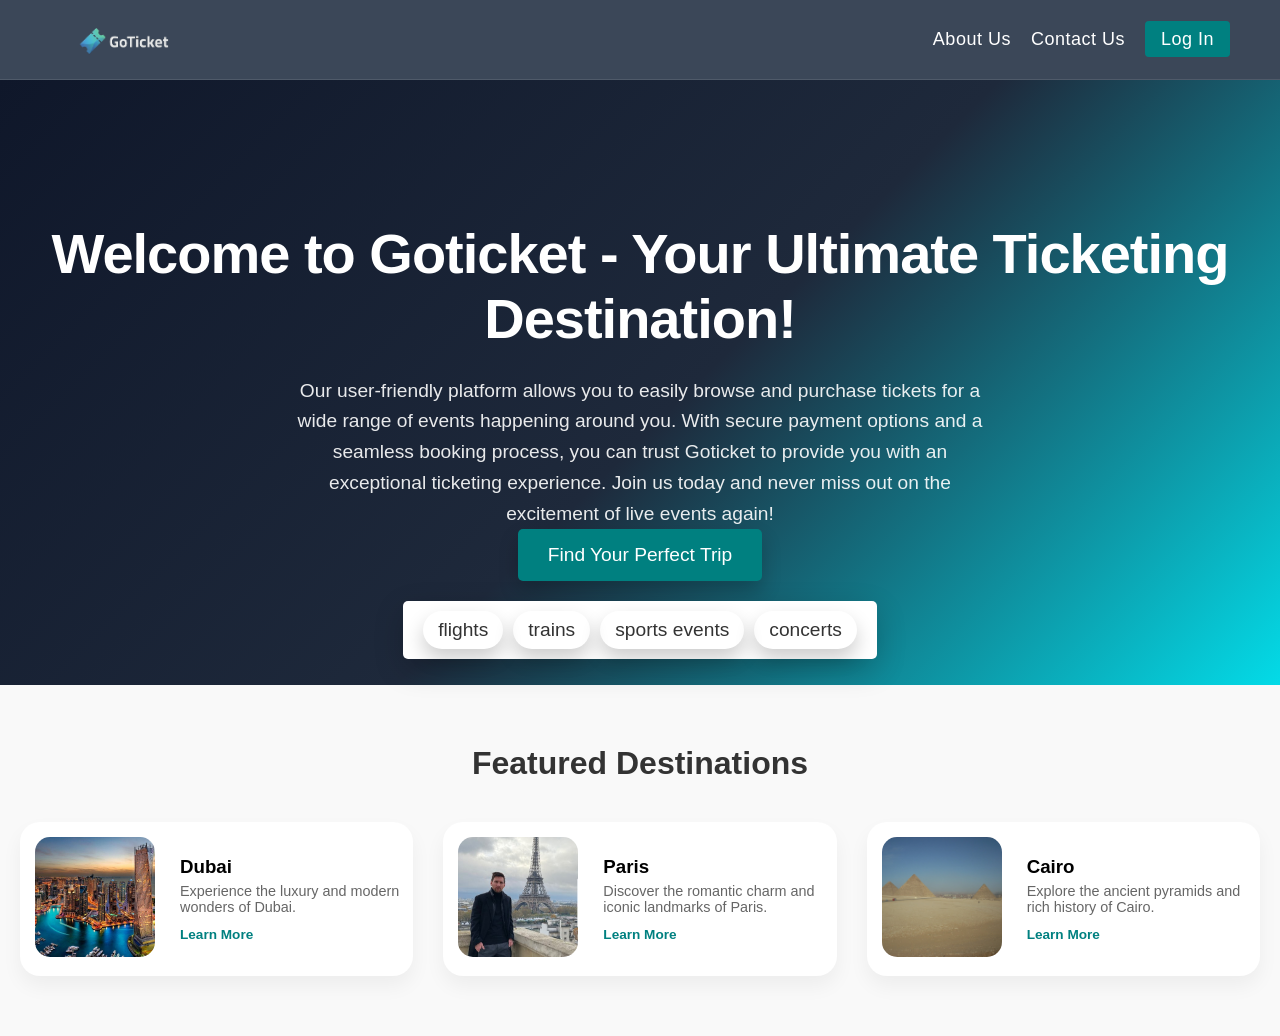
==== Home-page/index.html @ 4b312795 "home-page صفحة  Home_Page 1.navigatin part with icon 2. Hero-Section 3. cards for example" ====
<!DOCTYPE html>
<html lang="en">

<head>
    <meta charset="UTF-8">
    <meta name="viewport" content="width=device-width, initial-scale=1.0">
    <link rel="stylesheet" href="style.css">
    <title>Goticket</title>
</head>

<body>
    <!-- it is for the navigation bar -->
    <nav class="wrapper">
        <div class="logo">
            <a href="index.html"><img src="logo.png" alt="Goticket Logo"></a>
        </div>

        <ul>
            
            <li><a href="#">About Us</a></li>
            <li><a href="#">Contact Us</a></li>
            <li id="signup"><a href="../index.html" target="_blank">Log In</a>
            </li>
        </ul>

    </nav>
    <div class="hero-section">
        <div class="hero-nav">
            <h1>
                Welcome to Goticket - Your Ultimate Ticketing Destination!
            </h1>
            <p>
                Our user-friendly platform allows you to easily browse and purchase tickets for a wide range of events
                happening around you. With secure payment options and a seamless booking process, you can trust Goticket
                to
                provide you with an exceptional ticketing experience. Join us today and never miss out on the excitement
                of
                live events again!
            </p>
            <button type="button">Find Your Perfect Trip</button>
        </div>

       <div class="category-nav">
            <button type="button">flights</button>
            <button type="button">trains</button>
            <button type="button">sports events</button>
            <button type="button">concerts</button>
        </div>


    </div>
     
    <div class="destinations">
        <h2 class="section-title">Featured Destinations</h2>
        <div class="destinations-grid">
            <div class="destination-card">
                <div class="card-image">
                    <img src="dubai.jpg" alt="Dubai">
                </div>
                <div class="card-info">
                    <h3>Dubai</h3>
                    <p>Experience the luxury and modern wonders of Dubai.</p>
                    <a href="#" class="learn-more">Learn More</a>
                    
                </div>

            </div>
            <div class="destination-card">
                <div class="card-image">
                    <img src="paris.jpg" alt="Paris">   
                </div>
                <div class="card-info">
                    <h3>Paris</h3>
                    <p>Discover the romantic charm and iconic landmarks of Paris.</p>
                    <a href="#" class="learn-more">Learn More</a>
                </div>
            </div>    
            <div class="destination-card">
                <div class="card-image">
                    <img src="cairo.jpg" alt="Cairo">    
                </div>
                <div class="card-info">
                    <h3>Cairo</h3>
                    <p>Explore the ancient pyramids and rich history of Cairo.</p>
                    <a href="#" class="learn-more">Learn More</a>
                </div>
            </div>
        </div>
    </div>







</body>

</html>
---- Home-page/style.css ----
*{
    margin: 0;
    padding: 0;
    box-sizing: border-box;
}
body{
    font-family: Arial, Helvetica, sans-serif;
}
.wrapper{
    display: flex;
    padding: 15px 50px;
    margin: 0 auto;
    height: 80px;
    letter-spacing: 0.5px;
    font-weight: 500;
    justify-content: space-between;
    align-items: center;
    background-color: rgba(10, 25, 47, 0.8);
    backdrop-filter: blur(10px);
    -webkit-backdrop-filter: blur(75%);
    border-bottom: 1px solid rgba(255,255,255,0.1); 
}
.logo  img{
    width: auto;
    height:80px;
    color: white;
    font-size: 24px;
    font-weight: bold;
     vertical-align: middle;
   
}

.wrapper ul{
    list-style: none;
    display: flex;
}
.wrapper ul li{
    margin-left: 20px;
}
.wrapper ul li a{
    color: white;
    text-decoration: none;
    font-size: 18px;
}
.wrapper ul li a:hover{
    color: #00f2fe;
}
#signup a{
    padding: 8px 16px;
    background-color:teal;
    color: white;
    border-radius: 4px; 
    transition: background-color 0.3s ease;
}
#signup a:hover{
    background-color: rgb(0, 238, 255);
    color: white;
    border-radius: 4px; 
    opacity: 0.8;
}
.hero-section {
    background: linear-gradient(135deg, #0f172a 0%, #1e293b 50%, #00f2fe 100%);
    min-height: 80vh;
    padding-bottom: 100px;
    display: flex;
    flex-direction: column; 
    justify-content: center; 
    align-items: center;
    text-align: center;
    color: white; 
    padding: 40px 20px;
}
.hero-section h1 {
    font-size: 3.5em; 
    font-weight: 800;
    margin-bottom: 25px;
    letter-spacing: -1px;   
}
.hero-section p {
   font-size: 1.2em;
    max-width: 700px; 
    margin-left: auto;
    margin-right: auto;
    line-height: 1.6; 
    opacity: 0.9; 
}
.hero-section button {
    padding: 15px 30px;
    font-size: 1.2em;
    color: white;
    background-color: teal;
    border: none;
    border-radius: 5px;
    box-shadow: 0 10px 20px rgba(0, 0, 0, 0.2);
    cursor: pointer;
    transition: background-color 0.3s ease;
}
.hero-section button:hover {
    background-color: rgb(0, 238, 255);
    opacity: 0.8;
}
.category-nav {

    display: inline-flex; 
    background-color: white; 
    padding: 10px 20px;
    border-radius: 5px; 
    gap: 10px;
    box-shadow: 0 10px 30px rgba(0,0,0,0.2); 
    margin-top: 20px;
}
.category-nav button {
background: transparent; 
    color: #333; 
    padding: 8px 15px;
    font-weight: 500;
    border-radius: 30px;
    transition: 0.3s ease;
}
.category-nav button:hover {
   background-color: #f0f0f0; 
    color: teal;
}
.destinations {
    padding: 60px 20px;
    background-color: #f9f9f9; 
   
}

.section-title {
    font-size: 2em;
    margin-bottom: 40px;
    color: #333;
}

.destinations{
    display: flex;
    flex-direction: column;
    align-items: center;
    margin-top: -115px;
}
.destinations-grid {
    display: grid;
    grid-template-columns: repeat(3, 1fr); 
    gap: 30px; 

}

.destination-card {
    background: white;
    border-radius: 20px;
    overflow: hidden;
    box-shadow: 0 10px 20px rgba(0,0,0,0.05); 
    display: flex;
    flex-direction: row; 
    align-items: center;
    transition: 0.3s;
}

.destination-card:hover {
    transform: translateY(-5px); 
    box-shadow: 0 15px 30px rgba(0,0,0,0.1);
}

.card-image img {
    width: 120px; 
    height: 120px;
    object-fit: cover;
    border-radius: 15px;
    margin: 15px;
}

.card-info {
    padding: 10px;
}

.card-info h3 {
    margin-bottom: 5px;
    color: #000;
}

.card-info p {
    font-size: 0.9em;
    color: #666;
    margin-bottom: 10px;
}

.learn-more {
    color: teal;
    text-decoration: none;
    font-weight: bold;
    font-size: 0.85em;
}
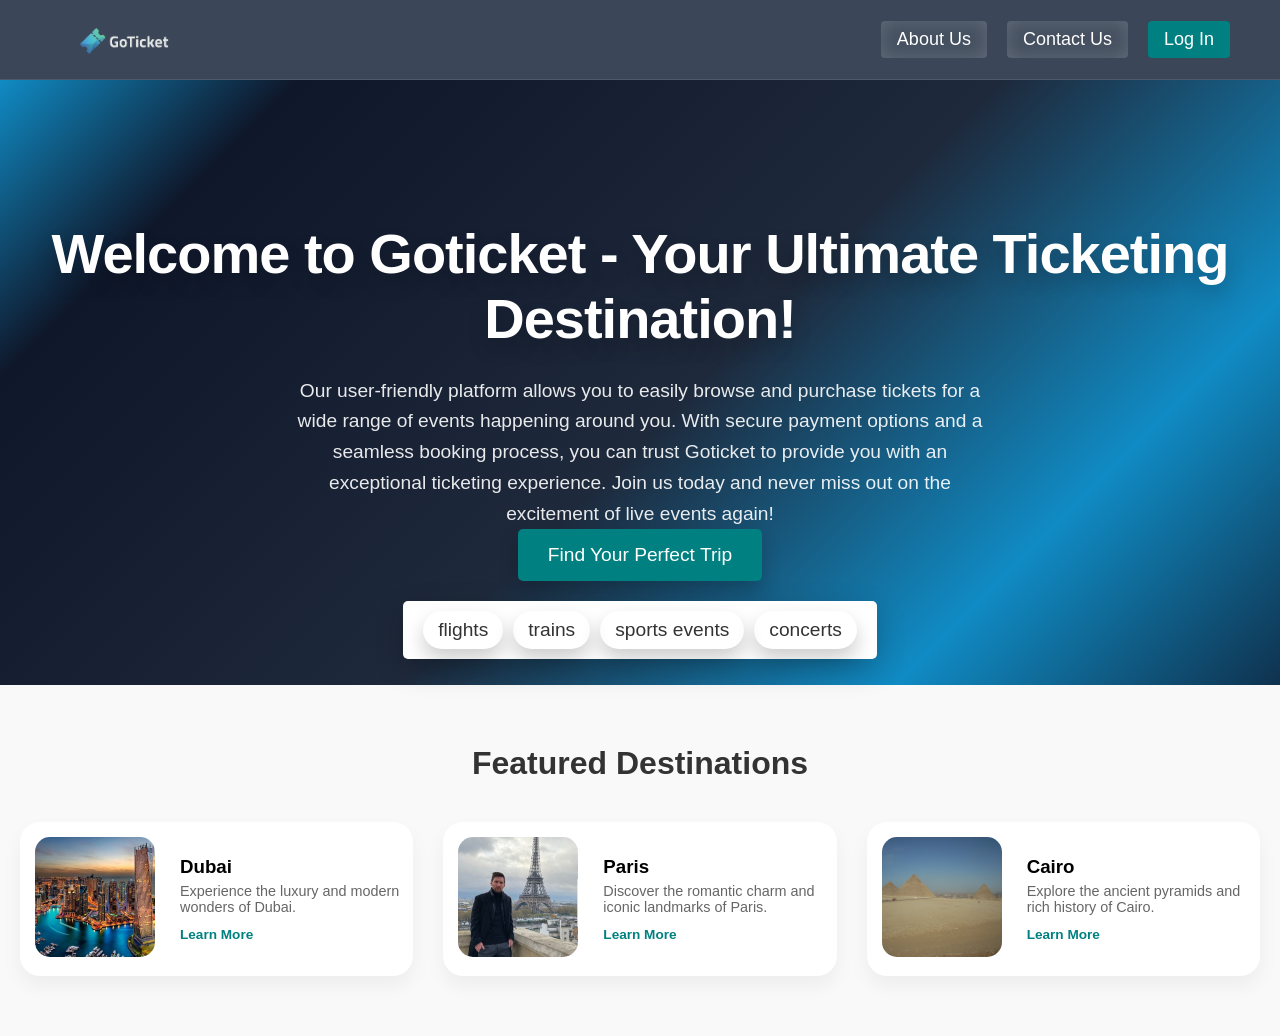
==== commit 805a9637: "cs_project عملتها عندي وعدلت كل حاجة  للروابط" ====
--- a/Home-page/index.html
+++ b/Home-page/index.html
@@ -17,10 +17,9 @@
 
         <ul>
             
-            <li><a href="#">About Us</a></li>
-            <li><a href="#">Contact Us</a></li>
-            <li id="signup"><a href="../index.html" target="_blank">Log In</a>
-            </li>
+            <li><button type="button"><a href="#">About Us</a></button></li>
+            <li><button type="button"><a href="#">Contact Us</a></button></li>
+            <li id="signup"><button type="button"> <a href="../index.html" target="_blank">Log In</a></button></li>
         </ul>
 
     </nav>
--- a/Home-page/style.css
+++ b/Home-page/style.css
@@ -27,9 +27,33 @@
     font-size: 24px;
     font-weight: bold;
      vertical-align: middle;
+     transition: 0.2s ease;
    
 }
-
+.logo img:hover {
+    transform: scale(1.05);
+    opacity: 0.8;
+}
+
+.wrapper button{
+    padding: 8px 16px;
+    background-color: rgba(255,255,255,0.2);
+    backdrop-filter: blur(10px);
+    -webkit-backdrop-filter: blur(75%);
+    color: white;
+    border-radius: 4px; 
+    transition:  0.3s ease;
+    border: none;
+}
+.wrapper button:hover{
+    background-color: rgba(255,255,255,0.4);
+    backdrop-filter: blur(10px);   
+    transform: translateY(-3px);
+    color: white;
+    border-radius: 4px; 
+    opacity: 0.8;
+    cursor: pointer;
+}
 .wrapper ul{
     list-style: none;
     display: flex;
@@ -41,25 +65,42 @@
     color: white;
     text-decoration: none;
     font-size: 18px;
+        transition:  0.3s ease;
 }
 .wrapper ul li a:hover{
-    color: #00f2fe;
-}
-#signup a{
+    color: #00f2fe;  
+}
+
+#signup button{
     padding: 8px 16px;
     background-color:teal;
     color: white;
     border-radius: 4px; 
-    transition: background-color 0.3s ease;
-}
-#signup a:hover{
-    background-color: rgb(0, 238, 255);
-    color: white;
-    border-radius: 4px; 
-    opacity: 0.8;
-}
+    transition:  0.3s ease;
+    border: none;
+}
+#signup button:hover{
+    background-color: rgba(0, 238, 255, 0.137);
+    transform: translateY(-3px);
+    color: white;
+    border-radius: 4px; 
+    opacity: 0.8;
+    cursor: pointer;
+}
+#signup a {
+    color: white;
+    text-decoration: none;
+    font-size: 18px;
+    transition:  0.3s ease;
+}
+#signup a:hover {
+    color: #ffffff;
+    transform: translateY(-3px);
+}
+
 .hero-section {
-    background: linear-gradient(135deg, #0f172a 0%, #1e293b 50%, #00f2fe 100%);
+    background: linear-gradient(135deg,  #108bc4 0% , #0f172a 15%, #1e293b 50%, #108bc4 75% , #0f172a 100%);
+    /* background: linear-gradient(135deg, #0f2a11 0%, #3b391e 50%, #fafe00 100%); */
     min-height: 80vh;
     padding-bottom: 100px;
     display: flex;
@@ -74,7 +115,8 @@
     font-size: 3.5em; 
     font-weight: 800;
     margin-bottom: 25px;
-    letter-spacing: -1px;   
+    letter-spacing: -1px;
+    text-shadow: rgba(0, 0, 0, 0.2) 0px 10px 20px;
 }
 .hero-section p {
    font-size: 1.2em;
@@ -93,11 +135,12 @@
     border-radius: 5px;
     box-shadow: 0 10px 20px rgba(0, 0, 0, 0.2);
     cursor: pointer;
-    transition: background-color 0.3s ease;
+    transition:  0.3s ease;
 }
 .hero-section button:hover {
     background-color: rgb(0, 238, 255);
     opacity: 0.8;
+    transform: translateY(-3px);
 }
 .category-nav {
 
@@ -120,6 +163,7 @@
 .category-nav button:hover {
    background-color: #f0f0f0; 
     color: teal;
+    transform: translateY(-3px);
 }
 .destinations {
     padding: 60px 20px;
@@ -160,6 +204,7 @@
 .destination-card:hover {
     transform: translateY(-5px); 
     box-shadow: 0 15px 30px rgba(0,0,0,0.1);
+    cursor: pointer;
 }
 
 .card-image img {
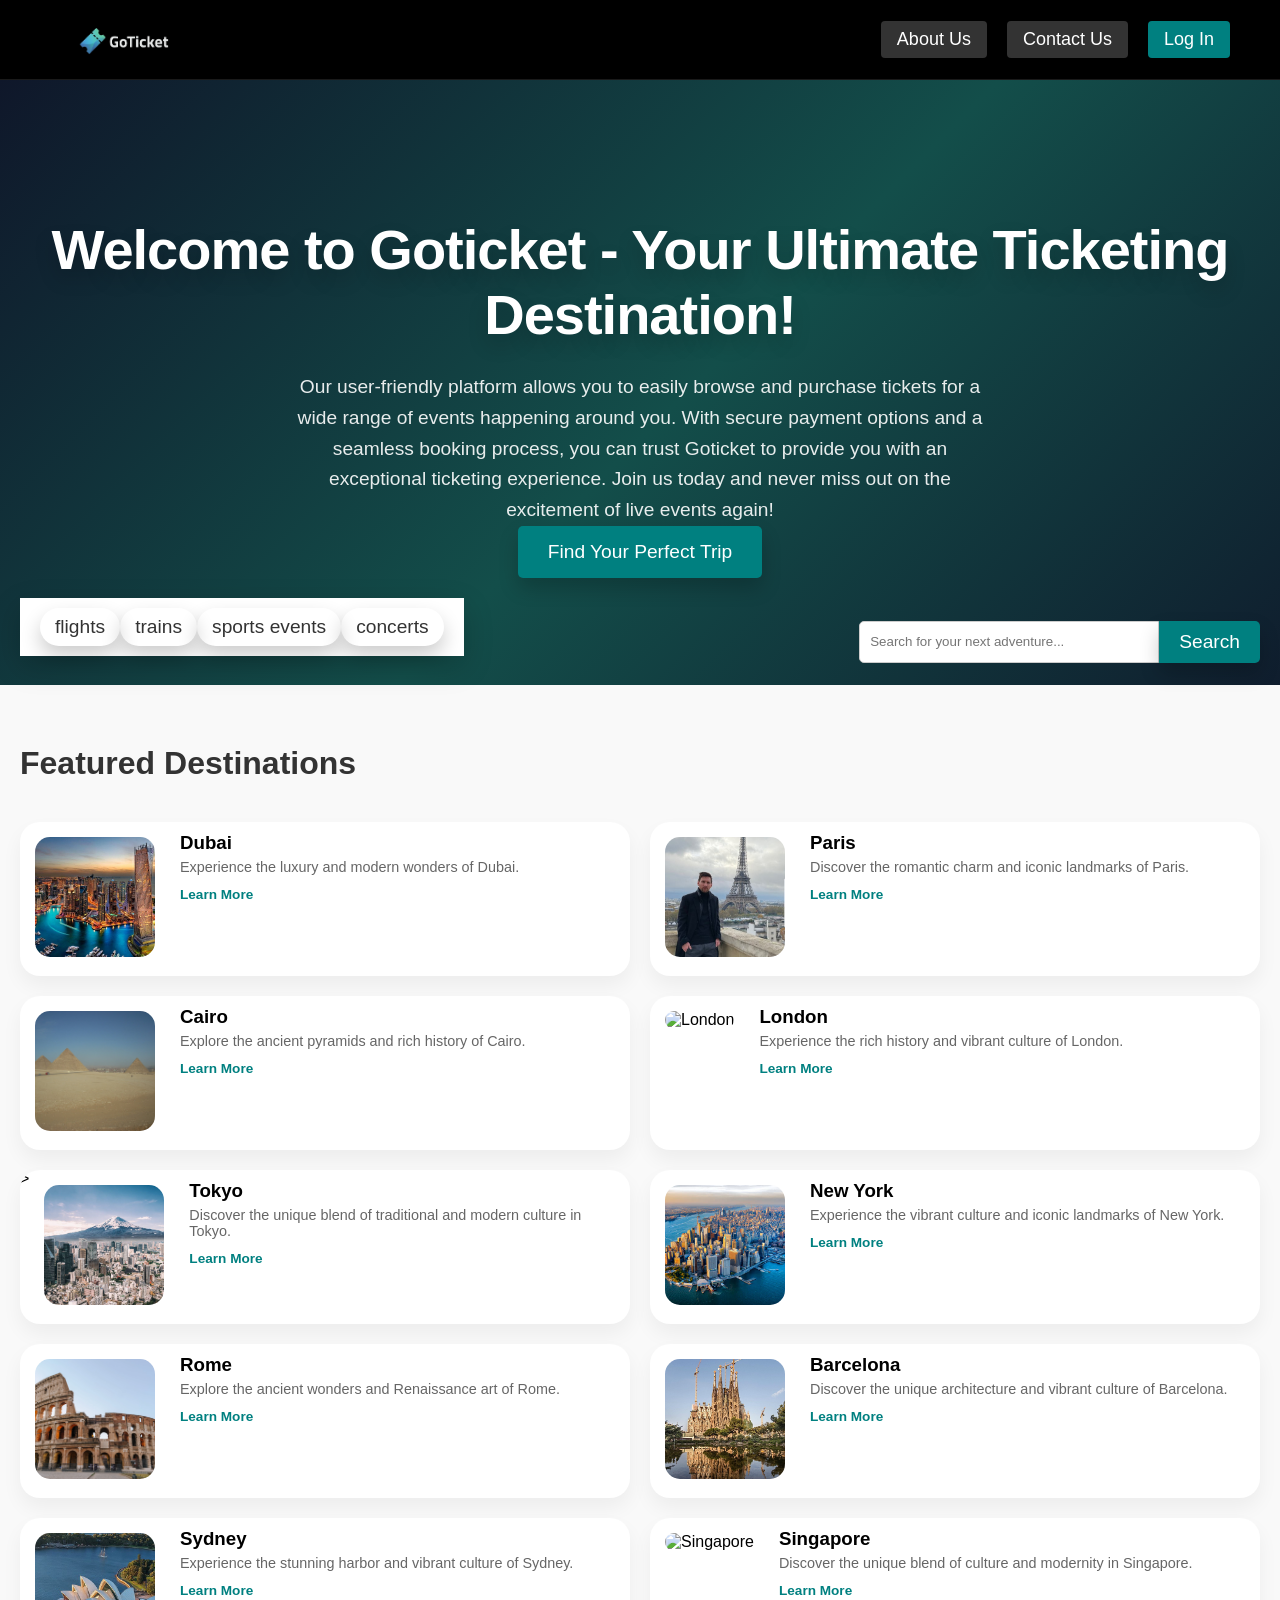
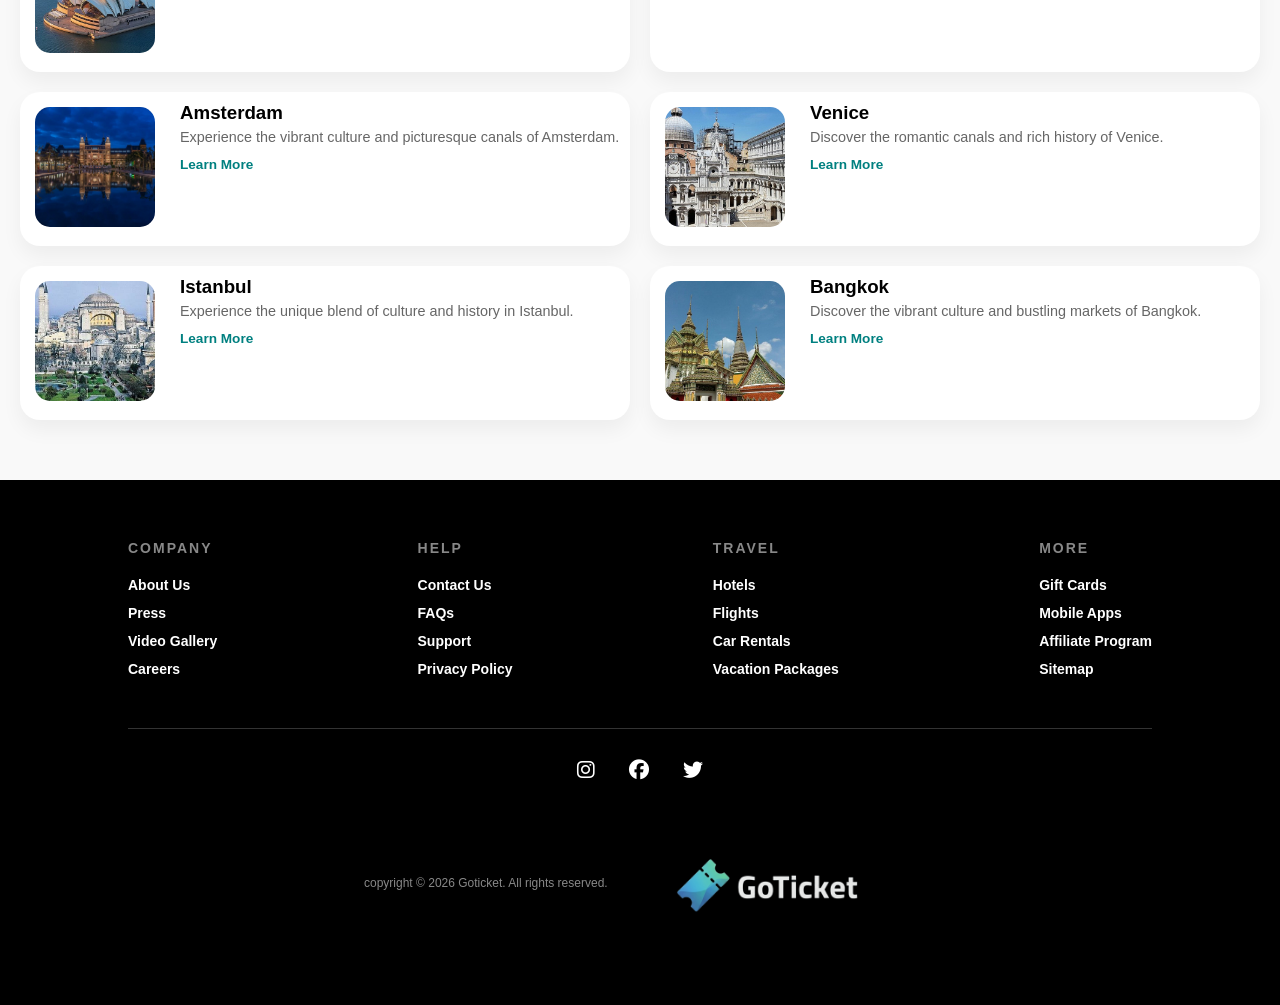
==== commit 820046ed: "fixed with more cards and footer I have changed the color & have made awesome footer  Ihope it will" ====
--- a/Home-page/index.html
+++ b/Home-page/index.html
@@ -5,6 +5,7 @@
     <meta charset="UTF-8">
     <meta name="viewport" content="width=device-width, initial-scale=1.0">
     <link rel="stylesheet" href="style.css">
+    <link rel="stylesheet" href="https://cdnjs.cloudflare.com/ajax/libs/font-awesome/6.5.1/css/all.min.css">
     <title>Goticket</title>
 </head>
 
@@ -16,7 +17,7 @@
         </div>
 
         <ul>
-            
+
             <li><button type="button"><a href="#">About Us</a></button></li>
             <li><button type="button"><a href="#">Contact Us</a></button></li>
             <li id="signup"><button type="button"> <a href="../index.html" target="_blank">Log In</a></button></li>
@@ -39,16 +40,21 @@
             <button type="button">Find Your Perfect Trip</button>
         </div>
 
-       <div class="category-nav">
+        <div class="category-nav">
             <button type="button">flights</button>
             <button type="button">trains</button>
             <button type="button">sports events</button>
             <button type="button">concerts</button>
         </div>
+        <div class="category-search">
+            <input type="search" placeholder="Search for your next adventure...">
+            <button type="button">Search</button>
+        </div>
 
 
     </div>
-     
+
+
     <div class="destinations">
         <h2 class="section-title">Featured Destinations</h2>
         <div class="destinations-grid">
@@ -60,23 +66,23 @@
                     <h3>Dubai</h3>
                     <p>Experience the luxury and modern wonders of Dubai.</p>
                     <a href="#" class="learn-more">Learn More</a>
-                    
-                </div>
-
-            </div>
-            <div class="destination-card">
-                <div class="card-image">
-                    <img src="paris.jpg" alt="Paris">   
+
+                </div>
+
+            </div>
+            <div class="destination-card">
+                <div class="card-image">
+                    <img src="paris.jpg" alt="Paris">
                 </div>
                 <div class="card-info">
                     <h3>Paris</h3>
                     <p>Discover the romantic charm and iconic landmarks of Paris.</p>
                     <a href="#" class="learn-more">Learn More</a>
                 </div>
-            </div>    
-            <div class="destination-card">
-                <div class="card-image">
-                    <img src="cairo.jpg" alt="Cairo">    
+            </div>
+            <div class="destination-card">
+                <div class="card-image">
+                    <img src="cairo.jpg" alt="Cairo">
                 </div>
                 <div class="card-info">
                     <h3>Cairo</h3>
@@ -84,10 +90,184 @@
                     <a href="#" class="learn-more">Learn More</a>
                 </div>
             </div>
+            <div class="destination-card">
+                <div class="card-image">
+                    <img src="london.jpg" alt="London">
+                </div>
+                <div class="card-info">
+                    <h3>London</h3>
+                    <p>Experience the rich history and vibrant culture of London.</p>
+                    <a href="#" class="learn-more">Learn More</a>
+                </div>
+            </div>
+            <div class="destination-card"> >
+                <div class="card-image">
+                    <img src="tokyo.jpg" alt="Tokyo">
+                </div>
+                <div class="card-info">
+                    <h3>Tokyo</h3>
+                    <p>Discover the unique blend of traditional and modern culture in Tokyo.</p>
+                    <a href="#" class="learn-more">Learn More</a>
+                </div>
+            </div>
+            <div class="destination-card">
+                <div class="card-image">
+                    <img src="new-york.jpg" alt="New York">
+                </div>
+                <div class="card-info">
+                    <h3>New York</h3>
+                    <p>Experience the vibrant culture and
+                        iconic landmarks of New York.
+                    </p>
+                    <a href="#" class="learn-more">Learn More</a>
+                </div>
+            </div>
+            <div class="destination-card">
+                <div class="card-image">
+                    <img src="Rome.jpg" alt="Rome">
+                </div>
+                <div class="card-info">
+                    <h3>Rome</h3>
+                    <p>Explore the ancient wonders and Renaissance art of Rome.</p>
+                    <a href="#" class="learn-more">Learn More</a>
+                </div>
+            </div>
+            <div class="destination-card">
+                <div class="card-image">
+                    <img src="barcelona.jpg" alt="Barcelona">
+                </div>
+                <div class="card-info">
+                    <h3>Barcelona</h3>
+                    <p>Discover the unique architecture and vibrant culture of Barcelona.</p>
+                    <a href="#" class="learn-more">Learn More</a>
+                </div>
+            </div>
+            <div class="destination-card">
+                <div class="card-image">
+                    <img src="sydney.jpg" alt="Sydney">
+                </div>
+                <div class="card-info">
+                    <h3>Sydney</h3>
+                    <p>Experience the stunning harbor and vibrant culture of Sydney.</p>
+                    <a href="#" class="learn-more">Learn More</a>
+                </div>
+            </div>
+            <div class="destination-card">
+                <div class="card-image">
+                    <img src="singapore.jpg" alt="Singapore">
+                </div>
+                <div class="card-info">
+                    <h3>Singapore</h3>
+                    <p>Discover the unique blend of culture and modernity in Singapore.</p>
+                    <a href="#" class="learn-more">Learn More</a>
+                </div>
+            </div>
+            <div class="destination-card">
+                <div class="card-image">
+                    <img src="Amsterdam.jpg" alt="Amsterdam">
+                </div>
+                <div class="card-info">
+                    <h3>Amsterdam</h3>
+                    <p>Experience the vibrant culture and picturesque canals of Amsterdam.</p>
+                    <a href="#" class="learn-more">Learn More</a>
+                </div>
+
+            </div>
+            <div class="destination-card">
+                <div class="card-image">
+                    <img src="Venice.jpg" alt="Venice">
+                </div>
+                <div class="card-info">
+                    <h3>Venice</h3>
+                    <p>Discover the romantic canals and rich history of Venice.</p>
+                    <a href="#" class="learn-more">Learn More</a>
+                </div>
+            </div>
+            <div class="destination-card">
+                <div class="card-image">
+                    <img src="Istanbul.jpg" alt="Istanbul">
+                </div>
+                <div class="card-info">
+                    <h3>Istanbul</h3>
+                    <p>Experience the unique blend of culture and history in Istanbul.</p>
+                    <a href="#" class="learn-more">Learn More</a>
+                </div>
+            </div>
+            <div class="destination-card">
+                <div class="card-image">
+                    <img src="Bangkok.jpg" alt="Bangkok">
+                </div>
+                <div class="card-info">
+                    <h3>Bangkok</h3>
+                    <p>Discover the vibrant culture and bustling markets of Bangkok.</p>
+                    <a href="#" class="learn-more">Learn More</a>
+                </div>
+            </div>
+
         </div>
     </div>
-
-
+    <footer class="main-footer">
+        <div class="footer-top">
+            <div class="footer-column">
+                <h3>COMPANY</h3>
+                <ul>
+                    <li><a href="#">About Us</a></li>
+                    <li><a href="#">Press</a></li>
+                    <li><a href="#">Video Gallery</a></li>
+                    <li><a href="#">Careers</a></li>
+                </ul>
+            </div>
+            <div class="footer-column">
+
+                <h3>HELP</h3>
+                <ul>
+                    <li><a href="#">Contact Us</a></li>
+                    <li><a href="#">FAQs</a></li>
+                    <li><a href="#">Support</a></li>
+                    <li><a href="#">Privacy Policy</a></li>
+                </ul>
+            </div>
+            <div class="footer-column">
+                <h3>TRAVEL</h3>
+                <ul>
+                    <li><a href="#">Hotels</a></li>
+                    <li><a href="#">Flights</a></li>
+                    <li><a href="#">Car Rentals</a></li>
+                    <li><a href="#">Vacation Packages</a></li>
+                </ul>
+            </div>
+            <div class="footer-column">
+                <h3>MORE</h3>
+                <ul>
+
+                    <li><a href="#">Gift Cards</a></li>
+                    <li><a href="#">Mobile Apps</a></li>
+                    <li><a href="#">Affiliate Program</a></li>
+                    <li><a href="#">Sitemap</a></li>
+                </ul>
+            </div>
+        </div>
+
+
+        <hr class="footer-divider">
+
+        <div class="footer-bottom">
+            <div class="social-icons">
+                <a href="#"><i class="fab fa-instagram"></i></a>
+                <a href="#"><i class="fab fa-facebook"></i></a>
+                <a href="#"><i class="fab fa-twitter"></i></a>
+            </div>
+
+            <div class="footer-info">
+                <p>copyright © 2026 Goticket. All rights reserved. <img src="logo.png" alt="GoTicket Logo" ></p>
+                    
+                </p>
+
+
+
+            </div>
+        </div>
+    </footer>
 
 
 
--- a/Home-page/style.css
+++ b/Home-page/style.css
@@ -15,7 +15,7 @@
     font-weight: 500;
     justify-content: space-between;
     align-items: center;
-    background-color: rgba(10, 25, 47, 0.8);
+    background-color: #000; 
     backdrop-filter: blur(10px);
     -webkit-backdrop-filter: blur(75%);
     border-bottom: 1px solid rgba(255,255,255,0.1); 
@@ -27,11 +27,12 @@
     font-size: 24px;
     font-weight: bold;
      vertical-align: middle;
-     transition: 0.2s ease;
+     transition: 0.5s ease;
    
 }
 .logo img:hover {
-    transform: scale(1.05);
+    filter: invert(100%);
+    transform: scale(1.5);
     opacity: 0.8;
 }
 
@@ -99,14 +100,16 @@
 }
 
 .hero-section {
-    background: linear-gradient(135deg,  #108bc4 0% , #0f172a 15%, #1e293b 50%, #108bc4 75% , #0f172a 100%);
+    /* background: linear-gradient(135deg,  #108bc4 0% , #0f172a 15%, #1e293b 50%, #108bc4 75% , #0f172a 100%); */
     /* background: linear-gradient(135deg, #0f2a11 0%, #3b391e 50%, #fafe00 100%); */
+    /* background: linear-gradient(to bottom right, #000000, #003333, #001a1a); */
+    background: linear-gradient(135deg, #0f172a 0%, #134e4a 50%, #0f172a 100%); 
     min-height: 80vh;
     padding-bottom: 100px;
     display: flex;
     flex-direction: column; 
     justify-content: center; 
-    align-items: center;
+    align-items: start;
     text-align: center;
     color: white; 
     padding: 40px 20px;
@@ -142,13 +145,14 @@
     opacity: 0.8;
     transform: translateY(-3px);
 }
-.category-nav {
-
+.category-nav { 
+    
+     margin-bottom: -55px;
     display: inline-flex; 
     background-color: white; 
     padding: 10px 20px;
-    border-radius: 5px; 
-    gap: 10px;
+   
+    backdrop-filter: blur(10px);
     box-shadow: 0 10px 30px rgba(0,0,0,0.2); 
     margin-top: 20px;
 }
@@ -165,6 +169,33 @@
     color: teal;
     transform: translateY(-3px);
 }
+.category-search {
+    display: flex;
+    justify-content: center;
+    margin-top: 20px;
+    align-self: self-end;
+}
+.category-search input {
+    padding: 10px;
+    border: 1px solid #ccc;
+    border-radius: 5px 0 0 5px;
+    width: 300px;
+}
+.category-search button {
+    padding: 10px 20px;
+    border: none;
+    background-color: teal;
+    color: white;
+    border-radius: 0 5px 5px 0;
+    cursor: pointer;
+    transition: 0.3s ease;
+}
+.category-search button:hover {
+    background-color: rgb(0, 47, 255);
+    opacity: 0.8;
+    border-radius: 0 5px 5px 0;
+    transform: translateY(-3px);
+}
 .destinations {
     padding: 60px 20px;
     background-color: #f9f9f9; 
@@ -180,13 +211,14 @@
 .destinations{
     display: flex;
     flex-direction: column;
-    align-items: center;
+    align-items: start;
     margin-top: -115px;
 }
 .destinations-grid {
     display: grid;
-    grid-template-columns: repeat(3, 1fr); 
-    gap: 30px; 
+    grid-template-columns: repeat(2,  1fr);
+    
+    gap: 20px; 
 
 }
 
@@ -196,8 +228,8 @@
     overflow: hidden;
     box-shadow: 0 10px 20px rgba(0,0,0,0.05); 
     display: flex;
-    flex-direction: row; 
-    align-items: center;
+    height: 100%;    
+    align-items: self-start;
     transition: 0.3s;
 }
 
@@ -236,3 +268,96 @@
     font-weight: bold;
     font-size: 0.85em;
 }
+
+.main-footer {
+    background-color: #000; 
+    color: #fff;
+    padding: 60px 10% 20px;
+    font-family: Arial, sans-serif;
+}
+
+
+.footer-top {
+    display: flex;
+    justify-content: space-between; 
+    flex-wrap: wrap;
+    margin-bottom: 40px;
+}
+
+.footer-column h3 {
+    font-size: 14px;
+    letter-spacing: 2px;
+    margin-bottom: 20px;
+    color: #888; 
+}
+
+.footer-column ul {
+    list-style: none;
+    padding: 0;
+}
+
+.footer-column ul li {
+    margin-bottom: 10px;
+}
+
+.footer-column ul li a {
+    color: #fff;
+    text-decoration: none;
+    font-size: 14px;
+    font-weight: bold;
+        transition: 0.3s ease;
+}   
+    .footer-column ul li a:hover {
+        color: teal;
+    }
+
+
+.footer-divider {
+    border: 0;
+    border-top: 1px solid #333;
+    margin-bottom: 30px;
+}
+
+
+.footer-bottom {
+    text-align: center;
+}
+
+.social-icons {
+    margin-bottom: 20px;
+}
+
+.social-icons a {
+    color: #fff;
+    font-size: 20px;
+    margin: 0 15px;
+}
+
+.footer-info {
+    display: flex;
+    flex-direction: column;
+    align-items: center;
+    gap: 20px;
+}
+
+.footer-info p {
+    font-size: 12px;
+    color: #888;
+    max-width: 600px;
+    line-height: 1.6;
+}
+.footer-bottom img{
+    display:inline-flex; 
+    width: 50%; 
+    height: 50%; 
+    margin-left: 5px; 
+    vertical-align: middle; 
+    
+    transition: 0.5s ease;
+}
+.footer-bottom img:hover {
+    filter: invert(100%);
+    transform: scale(1.5);
+    cursor: pointer;
+    opacity: 0.8;
+}
